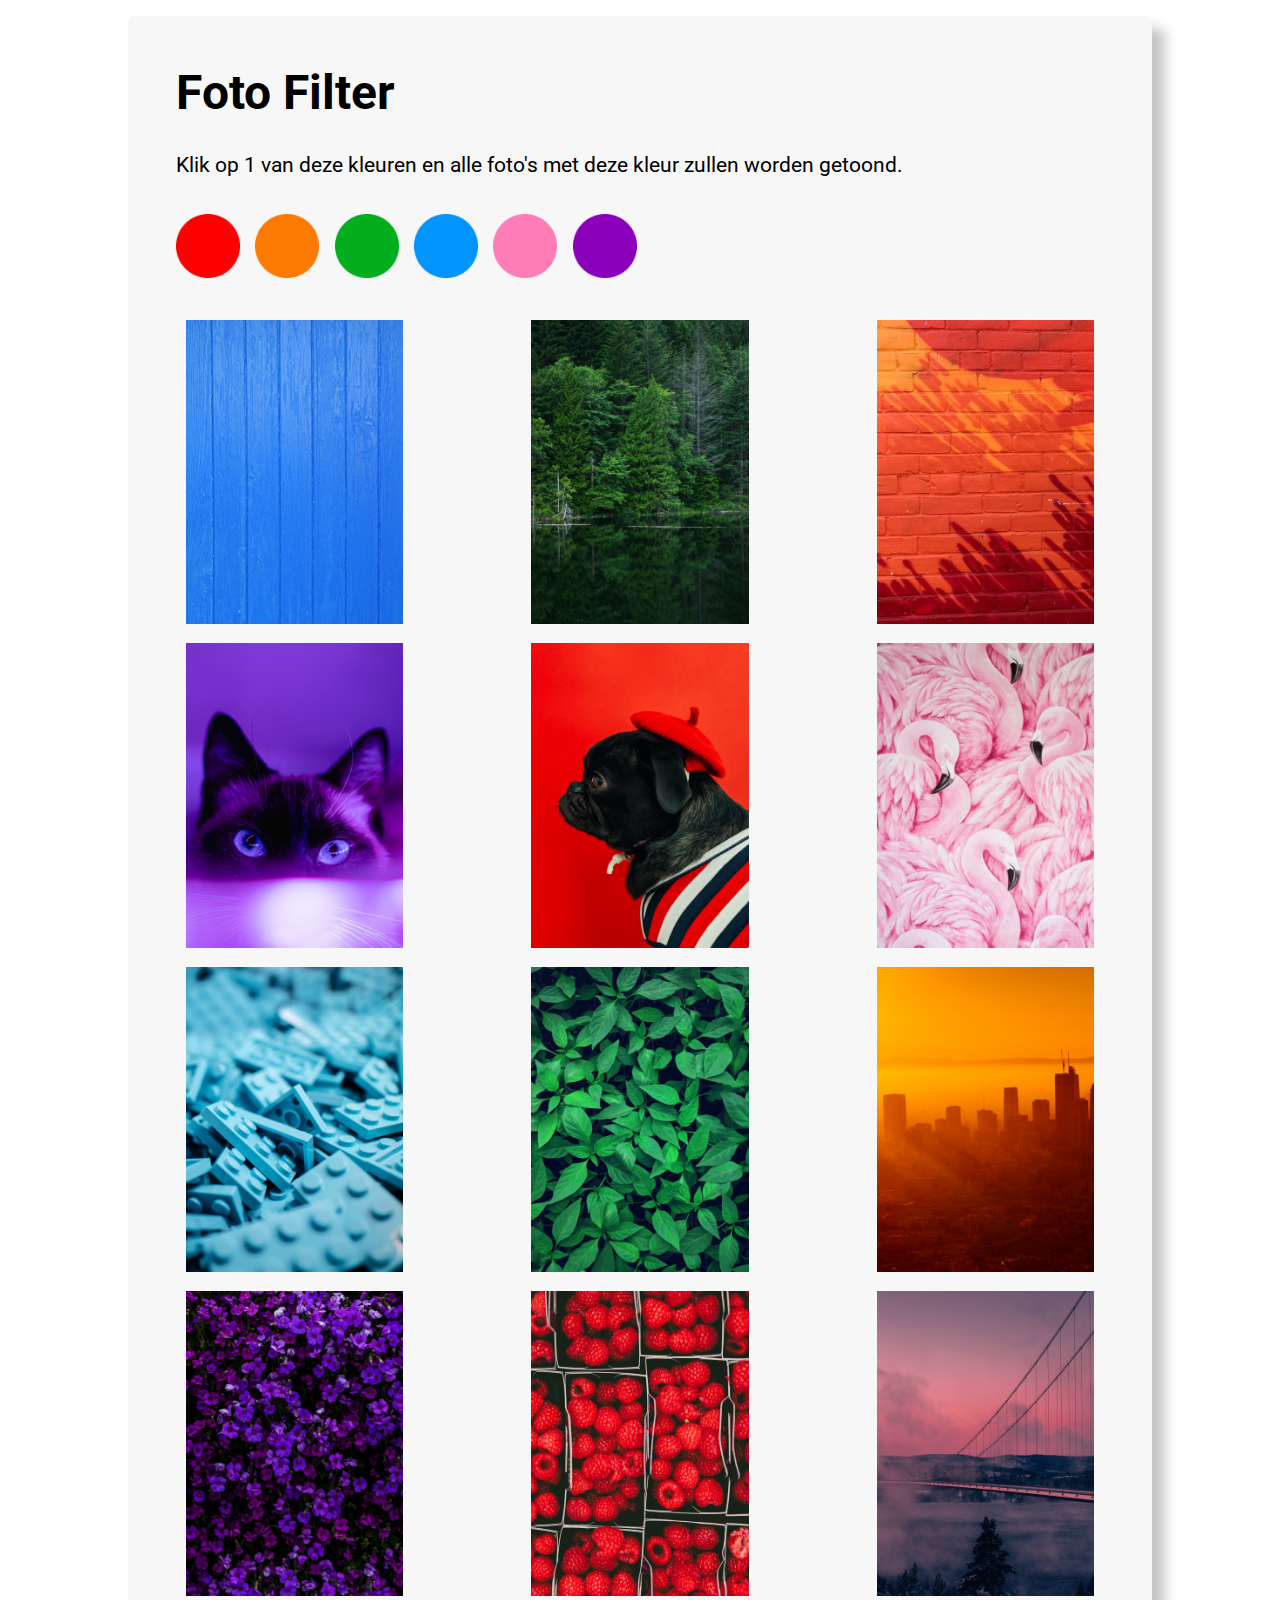
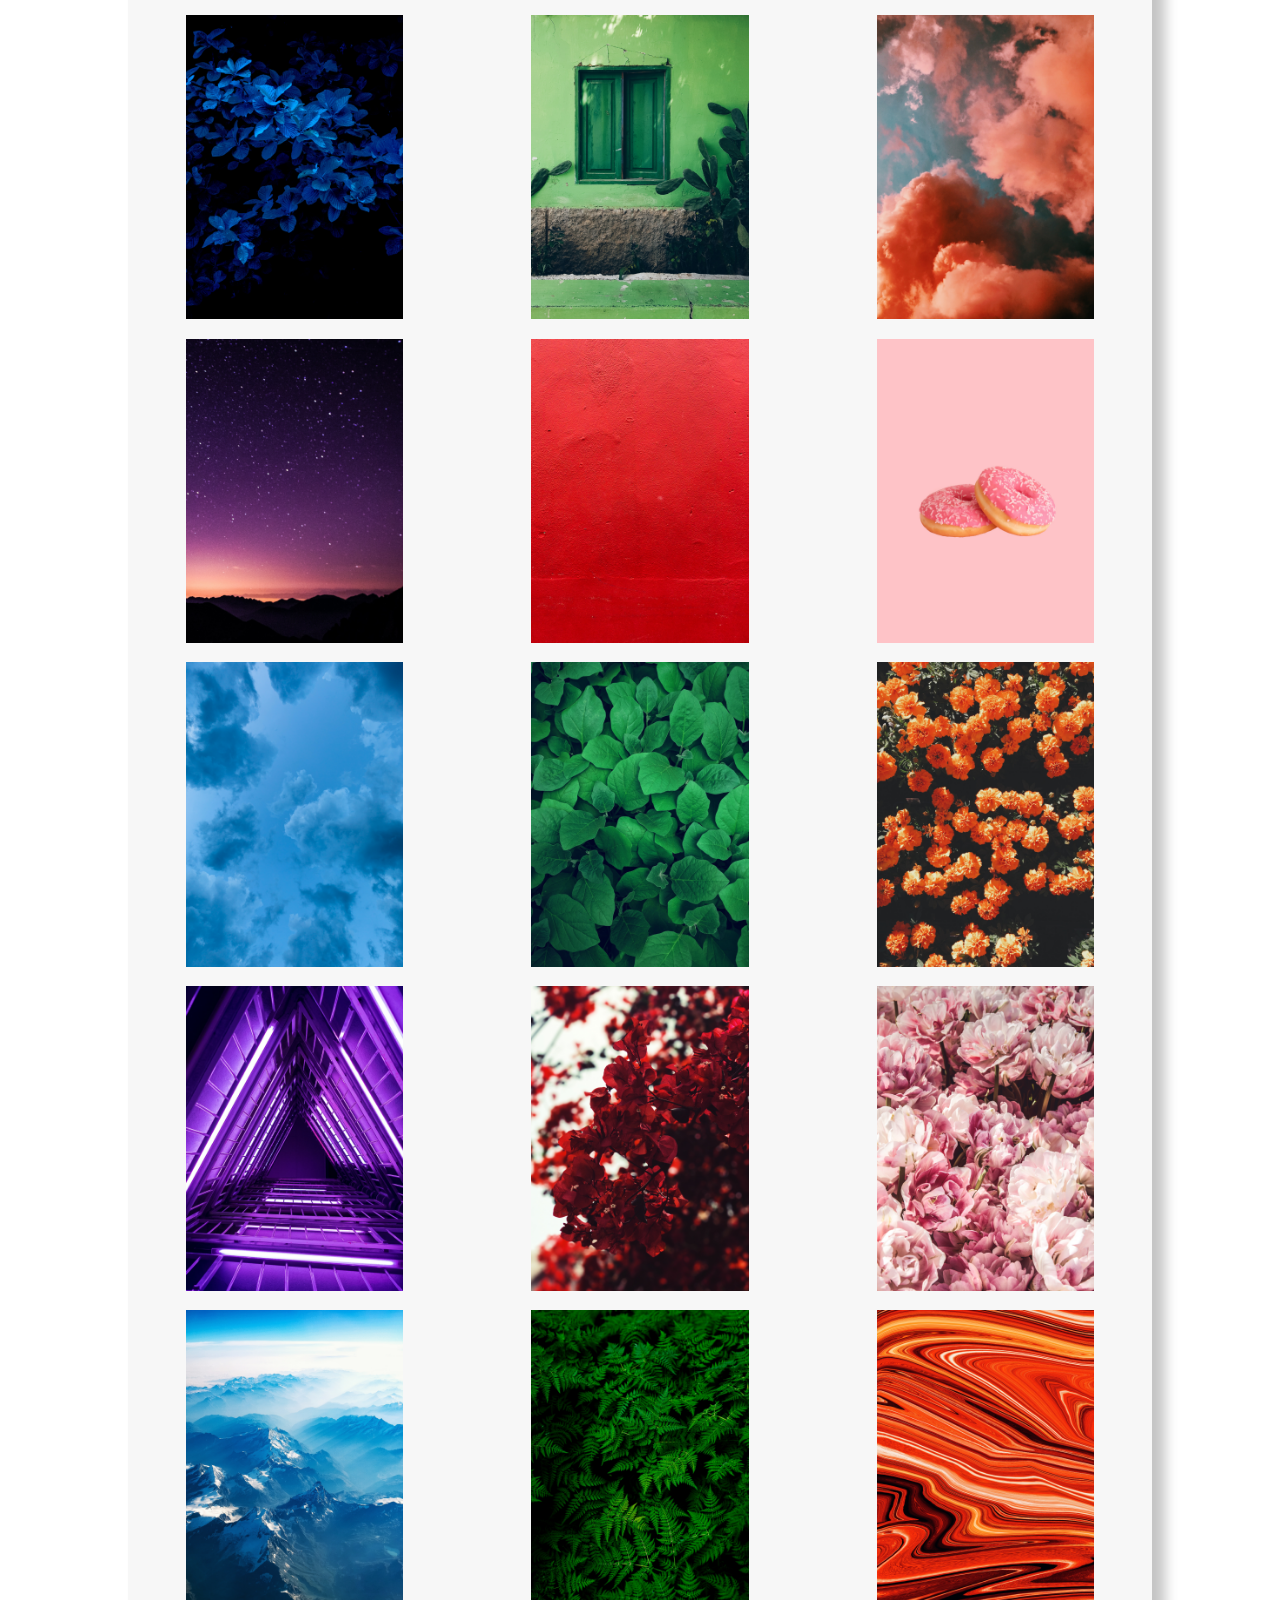
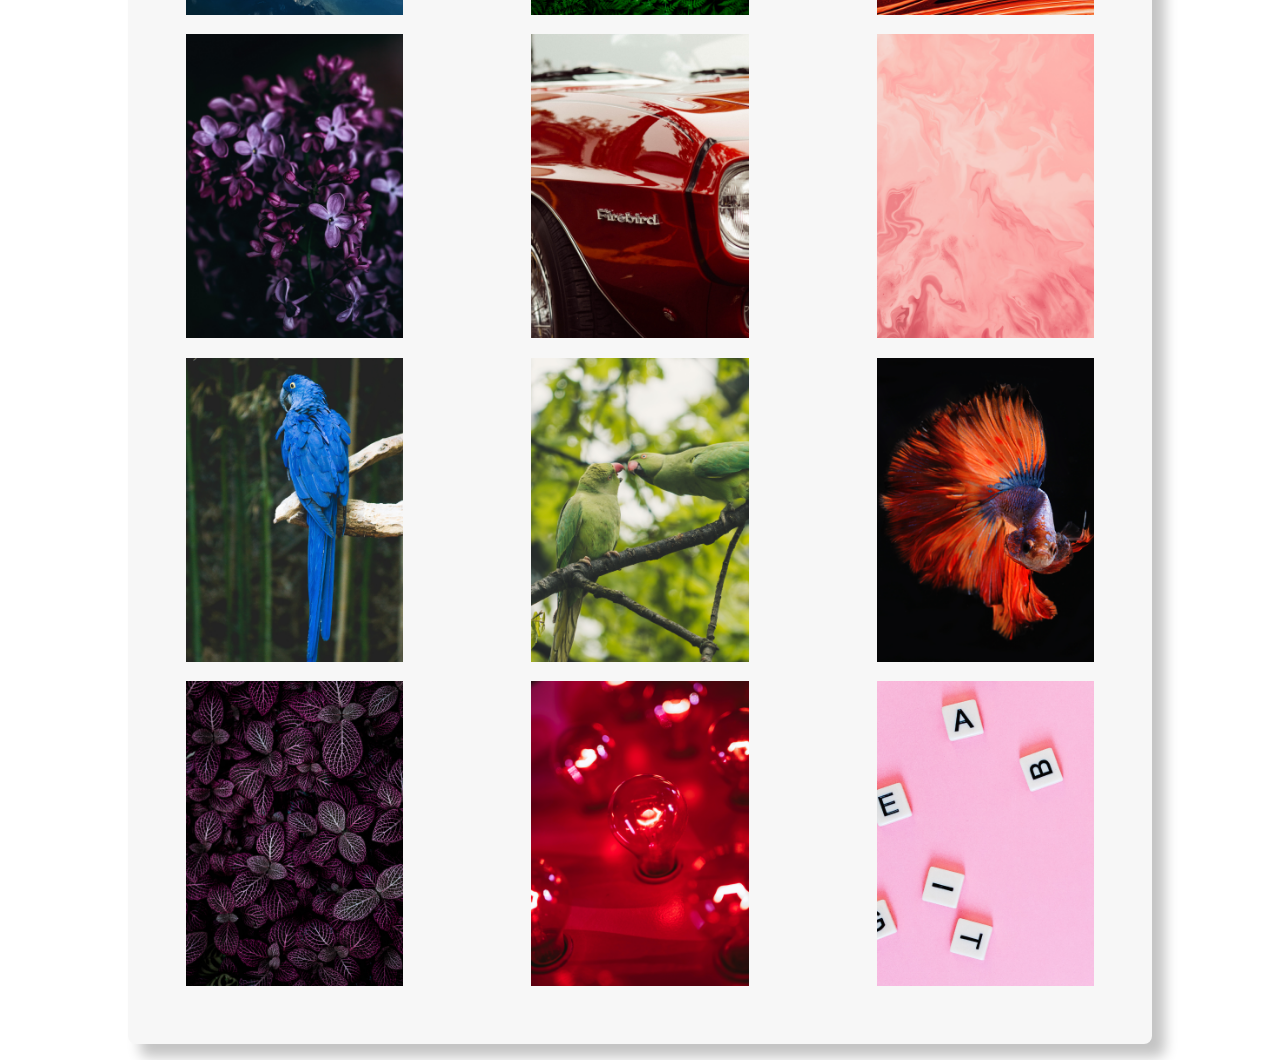
==== opdracht1/index.html @ a0b8b0b6 "opdracht 1, versie 1" ====
<html lang="nl">

<head>
    <meta charset="utf-8">
    <meta name="viewport" content="width=device-width, initial-scale=1">
    <title>Frontend voor Designers - Opdracht 1</title>
    <link rel="stylesheet" href="css/styles.css">
    <link href="https://fonts.googleapis.com/css2?family=Roboto:wght@300;900&display=swap" rel="stylesheet">
</head>

<body>
    <main>
        <h1>Foto Filter</h1>
        <p>Klik op 1 van deze kleuren en alle foto's met deze kleur zullen worden getoond.</p>

        <section>
            <a href="#"><img src="img/img_knoppen/knop_rood.png" alt=""></a>
            <a href="#"> <img src="img/img_knoppen/knop_oranje.png" alt=""></a>
            <a href="#"> <img src="img/img_knoppen/knop_groen.png" alt=""></a>
            <a href="#"> <img src="img/img_knoppen/knop_blauw.png" alt=""></a>
            <a href="#"> <img src="img/img_knoppen/knop_roze.png" alt=""></a>
            <a href="#"> <img src="img/img_knoppen/knop_paars.png" alt=""></a>
        </section>


        <section>
            <img src="img/img_blauw/blauw_1.png" alt="" class="blauw">
            <img src="img/img_groen/groen_1.png" alt="" class="groen">
            <img src="img/img_oranje/oranje_1.png" alt="" class="oranje">
            <img src="img/img_paars/paars_1.png" alt="" class="paars">
            <img src="img/img_rood/rood_1.png" alt="" class="rood">
            <img src="img/img_roze/roze_1.png" alt="" class="roze">

            <img src="img/img_blauw/blauw_2.png" alt="" class="blauw">
            <img src="img/img_groen/groen_2.png" alt="" class="groen">
            <img src="img/img_oranje/oranje_2.png" alt="" class="oranje">
            <img src="img/img_paars/paars_2.png" alt="" class="paars">
            <img src="img/img_rood/rood_2.png" alt="" class="rood">
            <img src="img/img_roze/roze_2.png" alt="" class="roze">

            <img src="img/img_blauw/blauw_3.png" alt="" class="blauw">
            <img src="img/img_groen/groen_3.png" alt="" class="groen">
            <img src="img/img_oranje/oranje_3.png" alt="" class="oranje">
            <img src="img/img_paars/paars_3.png" alt="" class="paars">
            <img src="img/img_rood/rood_3.png" alt="" class="rood">
            <img src="img/img_roze/roze_3.png" alt="" class="roze">

            <img src="img/img_blauw/blauw_4.png" alt="" class="blauw">
            <img src="img/img_groen/groen_4.png" alt="" class="groen">
            <img src="img/img_oranje/oranje_4.png" alt="" class="oranje">
            <img src="img/img_paars/paars_4.png" alt="" class="paars">
            <img src="img/img_rood/rood_4.png" alt="" class="rood">
            <img src="img/img_roze/roze_4.png" alt="" class="roze">

            <img src="img/img_blauw/blauw_5.png" alt="" class="blauw">
            <img src="img/img_groen/groen_5.png" alt="" class="groen">
            <img src="img/img_oranje/oranje_5.png" alt="" class="oranje">
            <img src="img/img_paars/paars_5.png" alt="" class="paars">
            <img src="img/img_rood/rood_5.png" alt="" class="rood">
            <img src="img/img_roze/roze_5.png" alt="" class="roze">

            <img src="img/img_blauw/blauw_6.png" alt="" class="blauw">
            <img src="img/img_groen/groen_6.png" alt="" class="groen">
            <img src="img/img_oranje/oranje_6.png" alt="" class="oranje">
            <img src="img/img_paars/paars_6.png" alt="" class="paars">
            <img src="img/img_rood/rood_6.png" alt="" class="rood">
            <img src="img/img_roze/roze_6.png" alt="" class="roze">
        </section>

    </main>

    <script src="js/script.js" type="text/javascript"></script>
</body>

</html>
---- opdracht1/css/styles.css ----
* {
    box-sizing: border-box;
}

html {
    background: #ffffff;
}

body {
    max-width: 80vw;
    margin: 1em auto;
    padding: 1em;
    background: #f7f7f7;
    border-radius: 0.5em;
    padding: 3em;
    box-shadow: 0.8em 0.8em 0.8em #c4c4c4;
}

h1 {
    font-family: 'Roboto', sans-serif;
    font-size: 3em;
}

p {
    font-family: 'Roboto', sans-serif;
    font-size: 1.3em;
}

section:nth-of-type(1) {
    padding-top: 1em;
    max-width: 36vw;
    display: flex;
    flex-direction: row;
    justify-content: space-between;
}

section:nth-of-type(1) img {
    max-width: 5vw;
}

section:nth-of-type(2) {
    display: flex;
    flex-wrap: wrap;
    justify-content: space-between;
    padding-top: 2em;
}

section:nth-of-type(2) img {
    max-width: 17vw;
    margin: 0.6em;
}
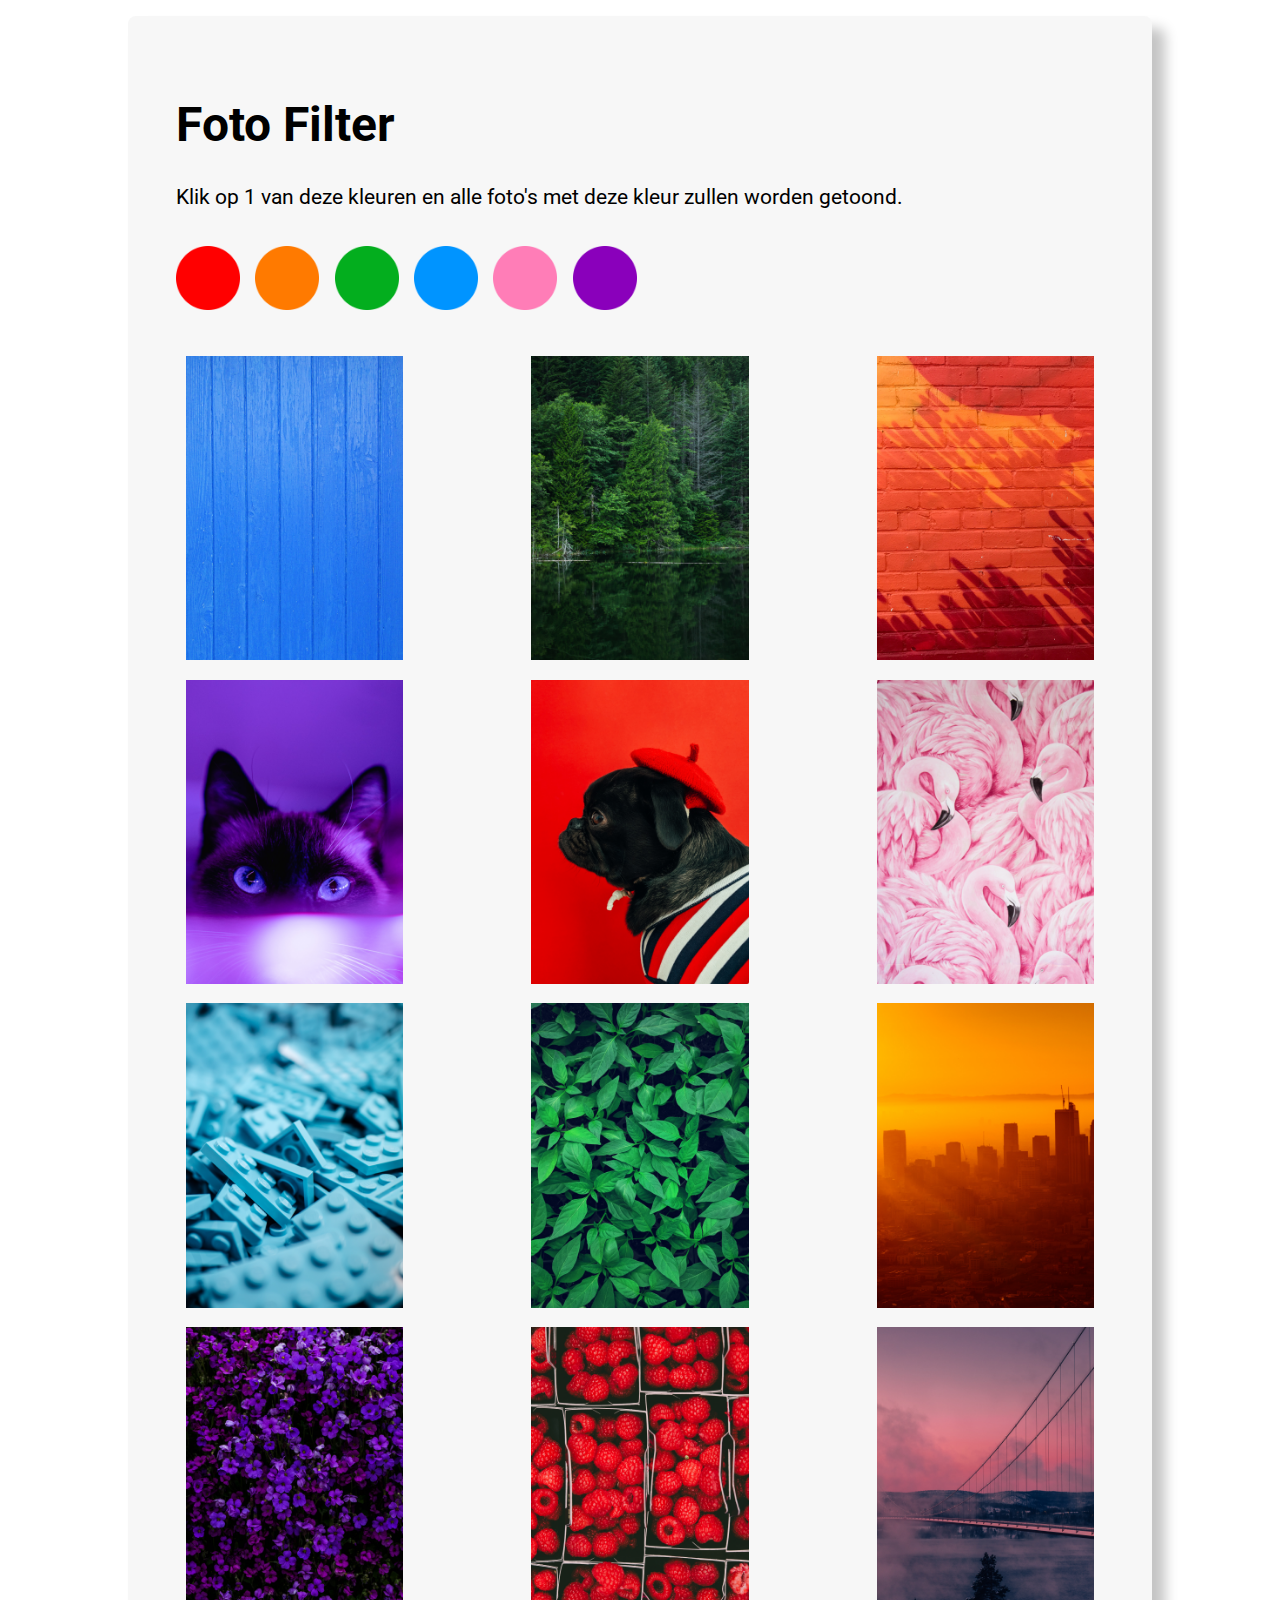
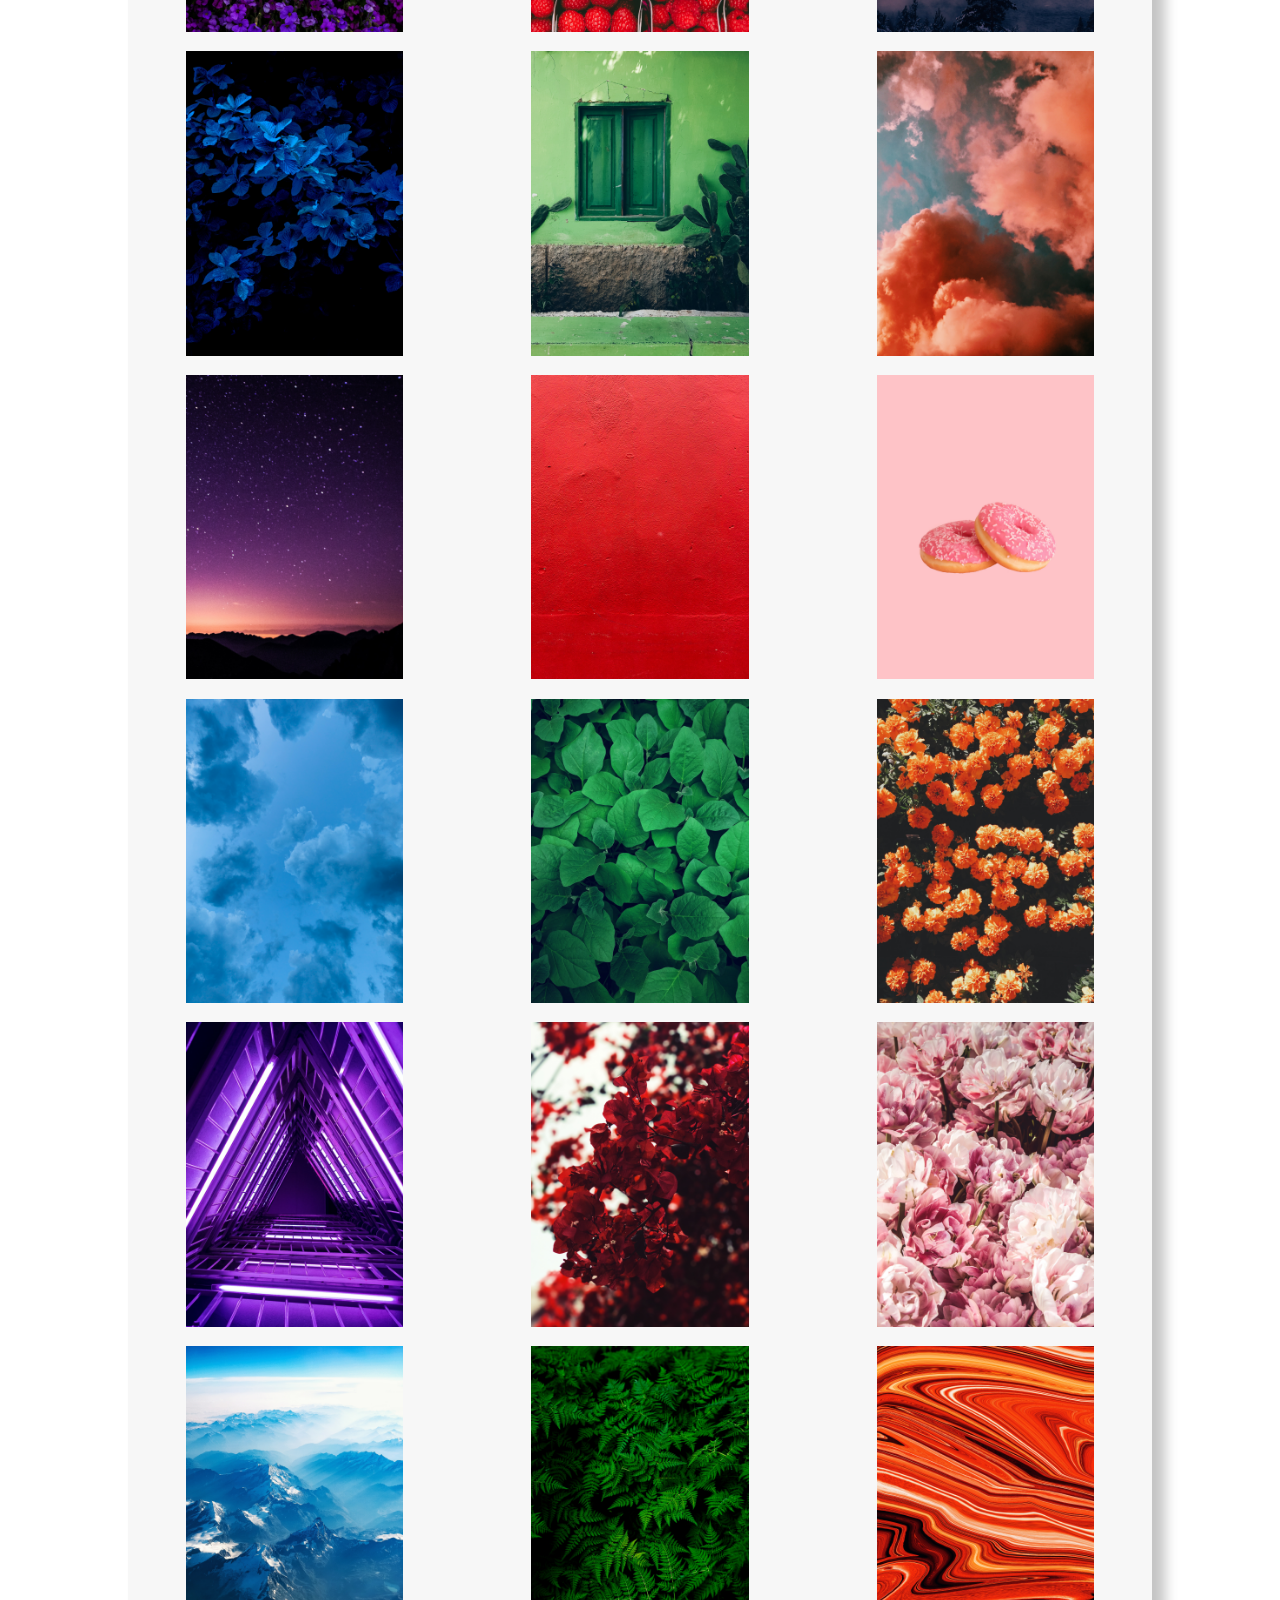
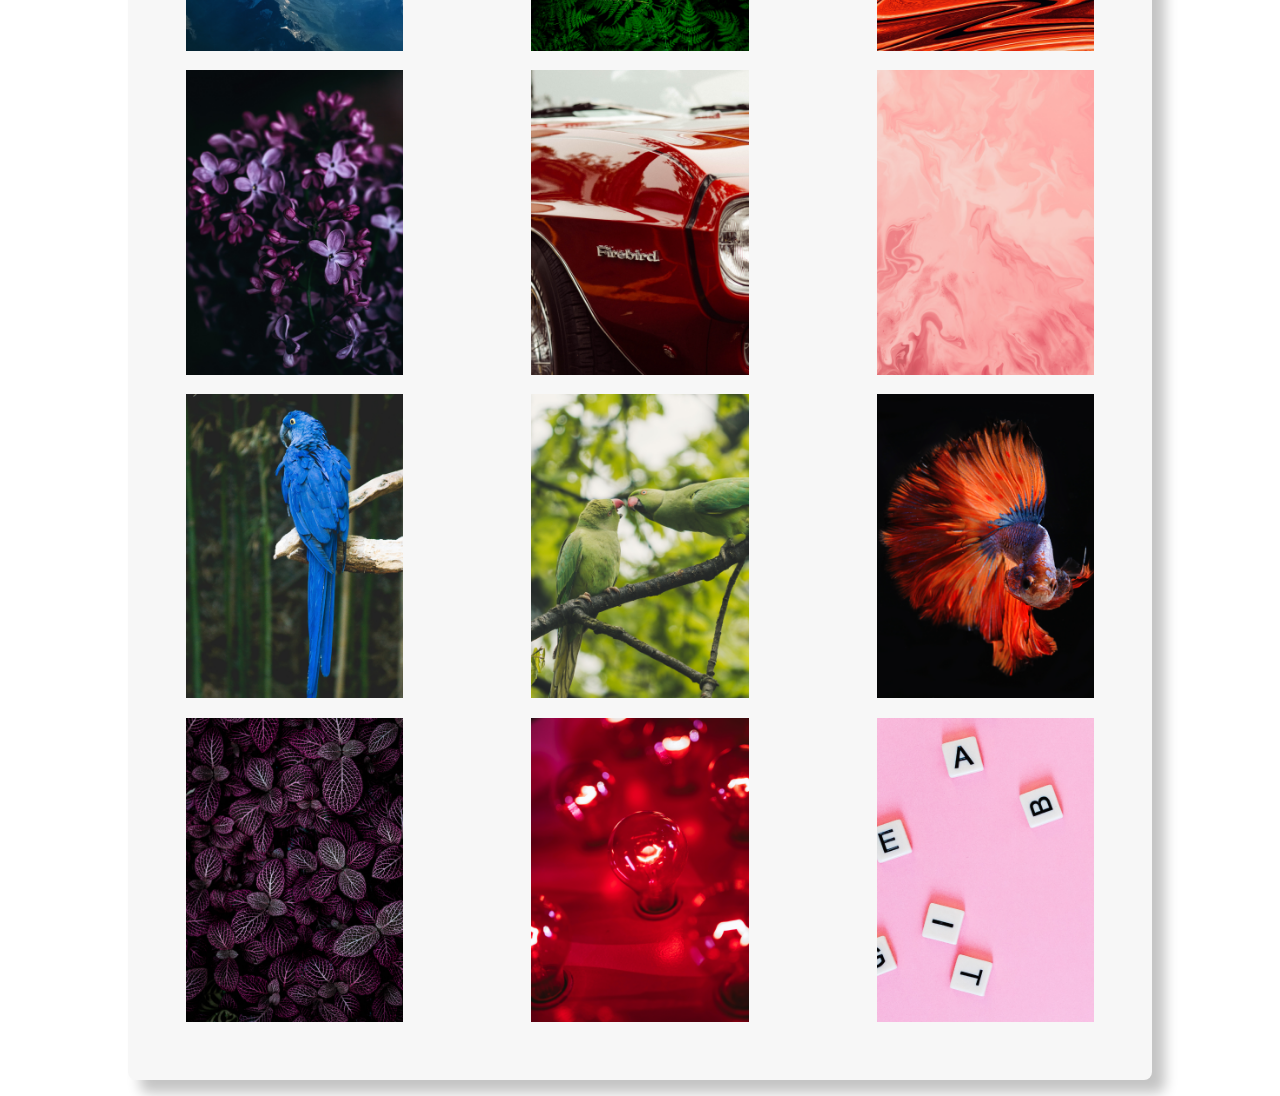
==== commit 49ec6ab6: "opdracht 1, versie 1.1" ====
--- a/opdracht1/index.html
+++ b/opdracht1/index.html
@@ -1,3 +1,4 @@
+<!DOCTYPE html>
 <html lang="nl">
 
 <head>
@@ -14,12 +15,12 @@
         <p>Klik op 1 van deze kleuren en alle foto's met deze kleur zullen worden getoond.</p>
 
         <section>
-            <a href="#"><img src="img/img_knoppen/knop_rood.png" alt=""></a>
-            <a href="#"> <img src="img/img_knoppen/knop_oranje.png" alt=""></a>
-            <a href="#"> <img src="img/img_knoppen/knop_groen.png" alt=""></a>
-            <a href="#"> <img src="img/img_knoppen/knop_blauw.png" alt=""></a>
-            <a href="#"> <img src="img/img_knoppen/knop_roze.png" alt=""></a>
-            <a href="#"> <img src="img/img_knoppen/knop_paars.png" alt=""></a>
+            <a href="#"><img src="img/img_knoppen/knop_rood.png" alt="" id="roodknop"></a>
+            <a href="#"> <img src="img/img_knoppen/knop_oranje.png" alt="" id="oranjeknop"></a>
+            <a href="#"> <img src="img/img_knoppen/knop_groen.png" alt="" id="groenknop"></a>
+            <a href="#"> <img src="img/img_knoppen/knop_blauw.png" alt="" id="blauwknop"></a>
+            <a href="#"> <img src="img/img_knoppen/knop_roze.png" alt="" id="rozeknop"></a>
+            <a href="#"> <img src="img/img_knoppen/knop_paars.png" alt="" id="paarsknop"></a>
         </section>
 
 
--- a/opdracht1/css/styles.css
+++ b/opdracht1/css/styles.css
@@ -49,3 +49,8 @@
     max-width: 17vw;
     margin: 0.6em;
 }
+
+
+.verstoppen {
+    display: none;
+}
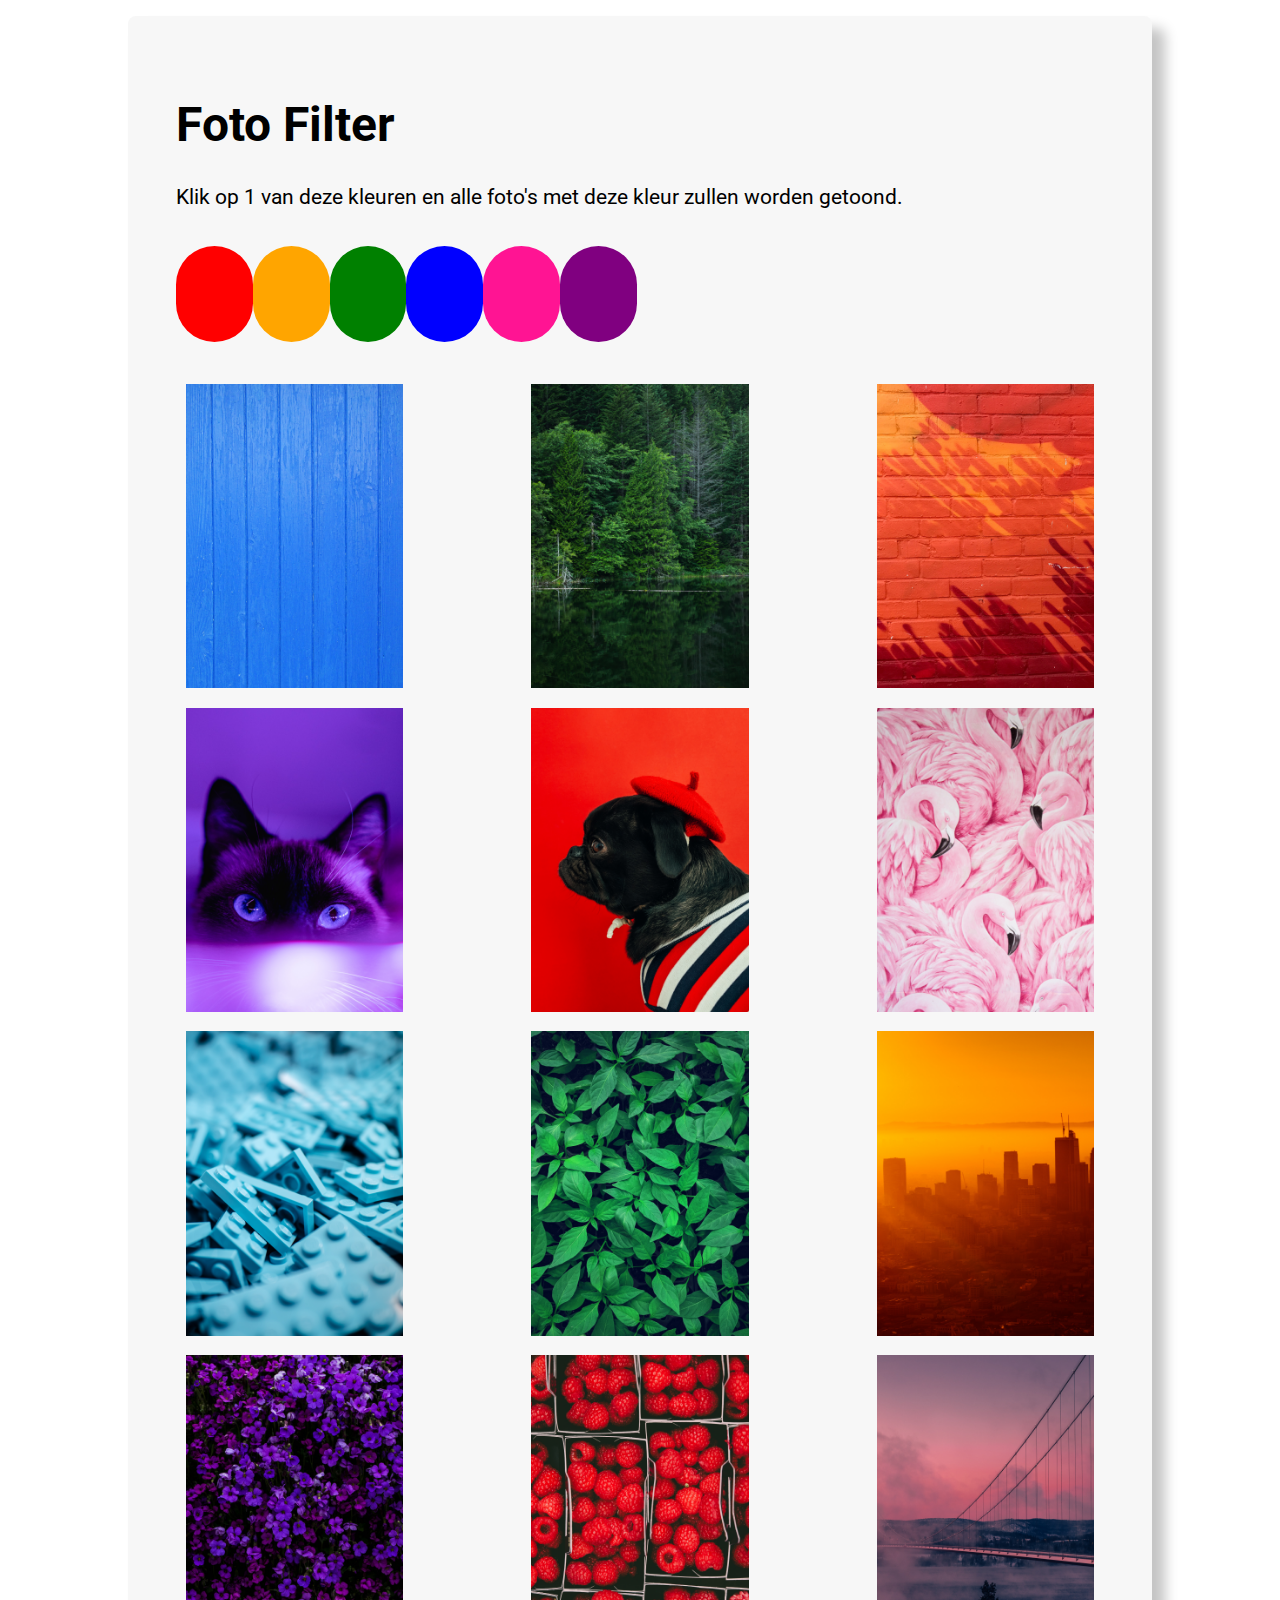
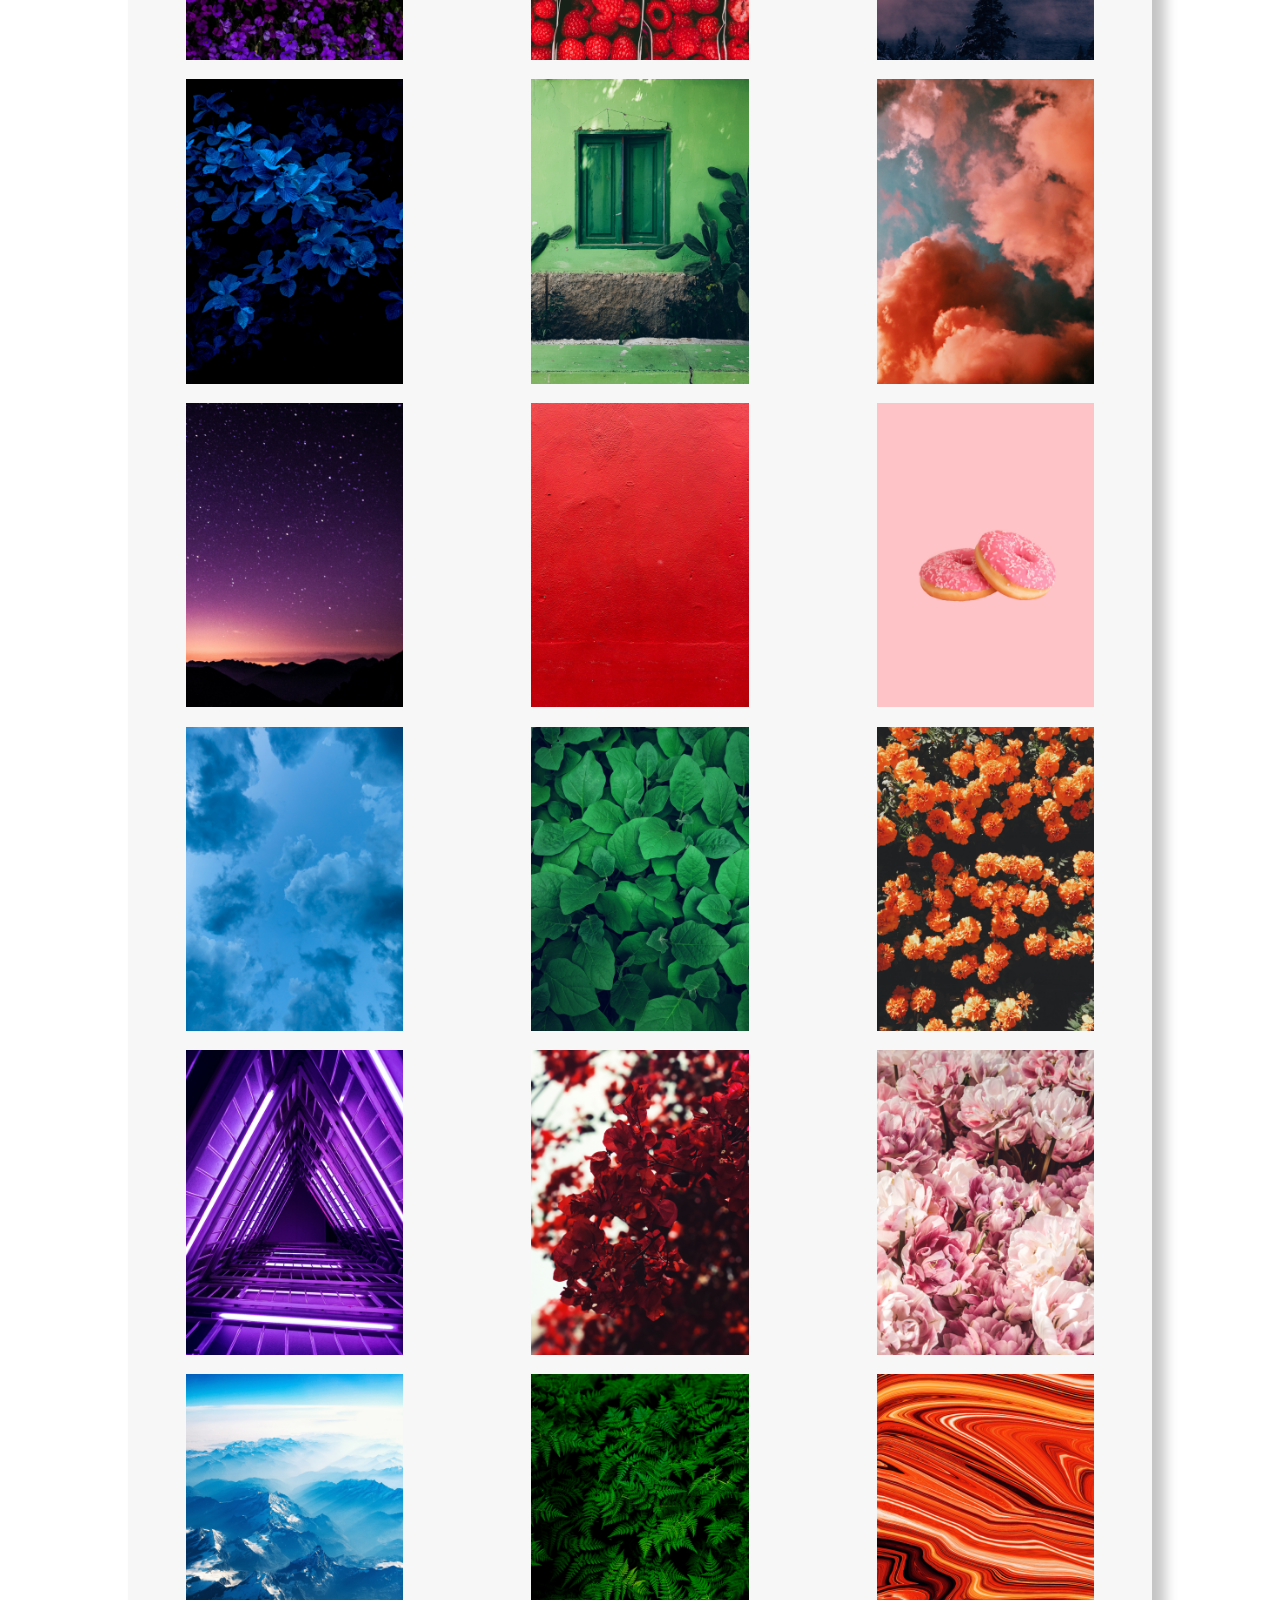
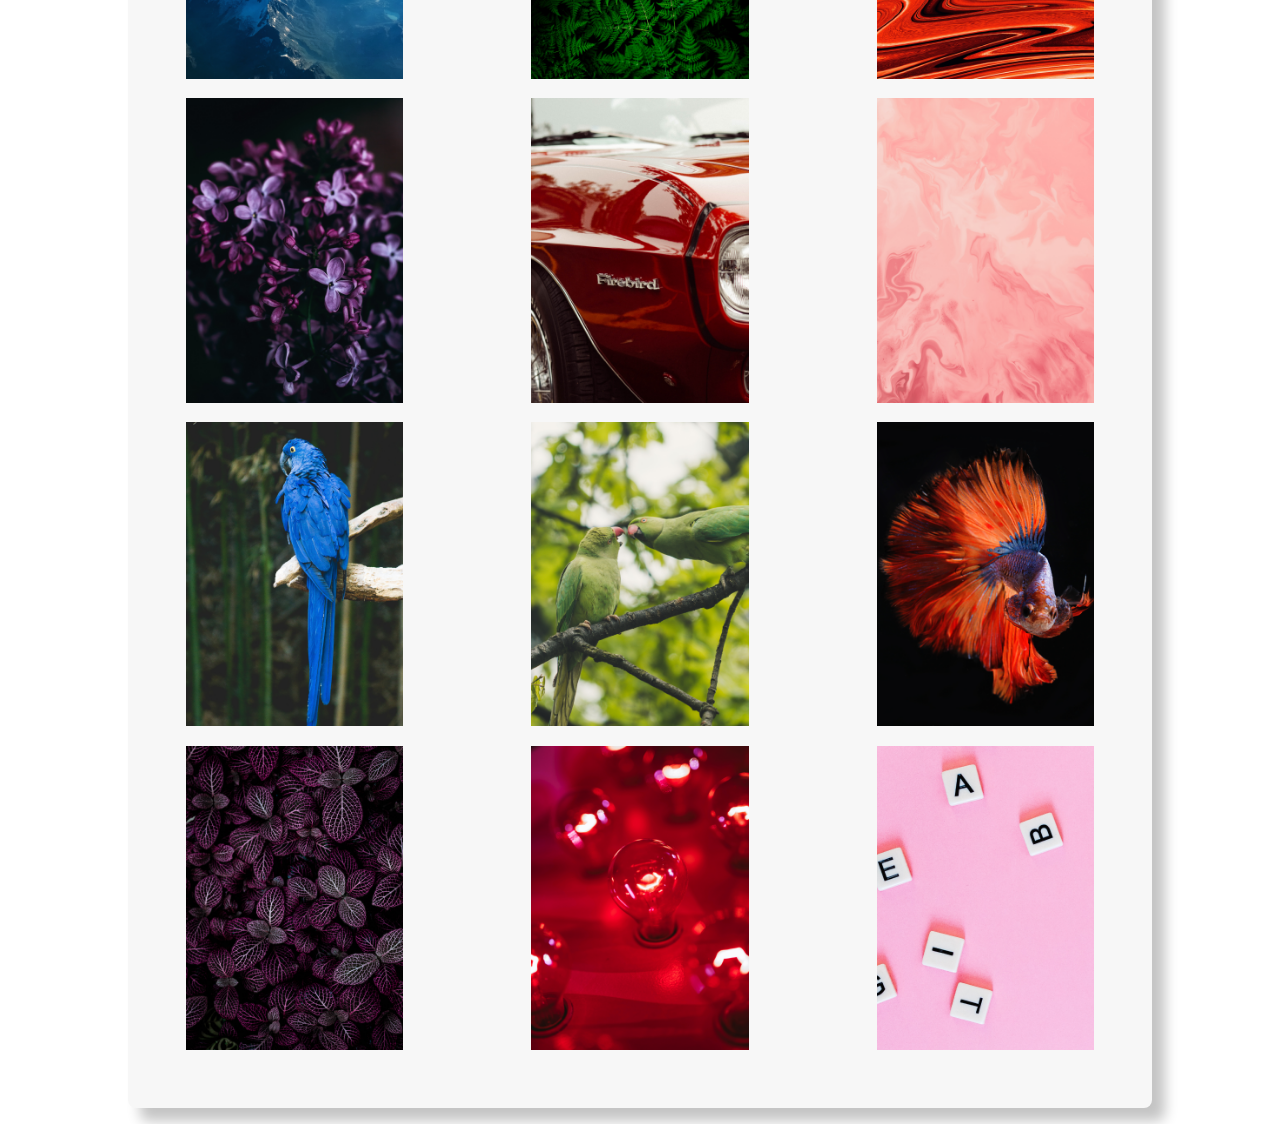
==== commit 5ae7e2b6: "opdracht 1, versie 1.2" ====
--- a/opdracht1/index.html
+++ b/opdracht1/index.html
@@ -15,57 +15,57 @@
         <p>Klik op 1 van deze kleuren en alle foto's met deze kleur zullen worden getoond.</p>
 
         <section>
-            <a href="#"><img src="img/img_knoppen/knop_rood.png" alt="" id="roodknop"></a>
-            <a href="#"> <img src="img/img_knoppen/knop_oranje.png" alt="" id="oranjeknop"></a>
-            <a href="#"> <img src="img/img_knoppen/knop_groen.png" alt="" id="groenknop"></a>
-            <a href="#"> <img src="img/img_knoppen/knop_blauw.png" alt="" id="blauwknop"></a>
-            <a href="#"> <img src="img/img_knoppen/knop_roze.png" alt="" id="rozeknop"></a>
-            <a href="#"> <img src="img/img_knoppen/knop_paars.png" alt="" id="paarsknop"></a>
+            <button type="button" id="knoprood"></button>
+            <button type="button" id="knoporanje"></button>
+            <button type="button" id="knopgroen"></button>
+            <button type="button" id="knopblauw"></button>
+            <button type="button" id="knoproze"></button>
+            <button type="button" id="knoppaars"></button>
         </section>
 
 
         <section>
-            <img src="img/img_blauw/blauw_1.png" alt="" class="blauw">
-            <img src="img/img_groen/groen_1.png" alt="" class="groen">
-            <img src="img/img_oranje/oranje_1.png" alt="" class="oranje">
-            <img src="img/img_paars/paars_1.png" alt="" class="paars">
-            <img src="img/img_rood/rood_1.png" alt="" class="rood">
-            <img src="img/img_roze/roze_1.png" alt="" class="roze">
+            <img src="img/img_blauw/blauw_1.png" alt="" class="blauw1">
+            <img src="img/img_groen/groen_1.png" alt="" class="groen1">
+            <img src="img/img_oranje/oranje_1.png" alt="" class="oranje1">
+            <img src="img/img_paars/paars_1.png" alt="" class="paars1">
+            <img src="img/img_rood/rood_1.png" alt="" class="rood1">
+            <img src="img/img_roze/roze_1.png" alt="" class="roze1">
 
-            <img src="img/img_blauw/blauw_2.png" alt="" class="blauw">
-            <img src="img/img_groen/groen_2.png" alt="" class="groen">
-            <img src="img/img_oranje/oranje_2.png" alt="" class="oranje">
-            <img src="img/img_paars/paars_2.png" alt="" class="paars">
-            <img src="img/img_rood/rood_2.png" alt="" class="rood">
-            <img src="img/img_roze/roze_2.png" alt="" class="roze">
+            <img src="img/img_blauw/blauw_2.png" alt="" class="blauw2">
+            <img src="img/img_groen/groen_2.png" alt="" class="groen2">
+            <img src="img/img_oranje/oranje_2.png" alt="" class="oranje2">
+            <img src="img/img_paars/paars_2.png" alt="" class="paars2">
+            <img src="img/img_rood/rood_2.png" alt="" class="rood2">
+            <img src="img/img_roze/roze_2.png" alt="" class="roze2">
 
-            <img src="img/img_blauw/blauw_3.png" alt="" class="blauw">
-            <img src="img/img_groen/groen_3.png" alt="" class="groen">
-            <img src="img/img_oranje/oranje_3.png" alt="" class="oranje">
-            <img src="img/img_paars/paars_3.png" alt="" class="paars">
-            <img src="img/img_rood/rood_3.png" alt="" class="rood">
-            <img src="img/img_roze/roze_3.png" alt="" class="roze">
+            <img src="img/img_blauw/blauw_3.png" alt="" class="blauw3">
+            <img src="img/img_groen/groen_3.png" alt="" class="groen3">
+            <img src="img/img_oranje/oranje_3.png" alt="" class="oranje3">
+            <img src="img/img_paars/paars_3.png" alt="" class="paars3">
+            <img src="img/img_rood/rood_3.png" alt="" class="rood3">
+            <img src="img/img_roze/roze_3.png" alt="" class="roze3">
 
-            <img src="img/img_blauw/blauw_4.png" alt="" class="blauw">
-            <img src="img/img_groen/groen_4.png" alt="" class="groen">
-            <img src="img/img_oranje/oranje_4.png" alt="" class="oranje">
-            <img src="img/img_paars/paars_4.png" alt="" class="paars">
-            <img src="img/img_rood/rood_4.png" alt="" class="rood">
-            <img src="img/img_roze/roze_4.png" alt="" class="roze">
+            <img src="img/img_blauw/blauw_4.png" alt="" class="blauw4">
+            <img src="img/img_groen/groen_4.png" alt="" class="groen4">
+            <img src="img/img_oranje/oranje_4.png" alt="" class="oranje4">
+            <img src="img/img_paars/paars_4.png" alt="" class="paars4">
+            <img src="img/img_rood/rood_4.png" alt="" class="rood4">
+            <img src="img/img_roze/roze_4.png" alt="" class="roze4">
 
-            <img src="img/img_blauw/blauw_5.png" alt="" class="blauw">
-            <img src="img/img_groen/groen_5.png" alt="" class="groen">
-            <img src="img/img_oranje/oranje_5.png" alt="" class="oranje">
-            <img src="img/img_paars/paars_5.png" alt="" class="paars">
-            <img src="img/img_rood/rood_5.png" alt="" class="rood">
-            <img src="img/img_roze/roze_5.png" alt="" class="roze">
+            <img src="img/img_blauw/blauw_5.png" alt="" class="blauw5">
+            <img src="img/img_groen/groen_5.png" alt="" class="groen5">
+            <img src="img/img_oranje/oranje_5.png" alt="" class="oranje5">
+            <img src="img/img_paars/paars_5.png" alt="" class="paars5">
+            <img src="img/img_rood/rood_5.png" alt="" class="rood5">
+            <img src="img/img_roze/roze_5.png" alt="" class="roze5">
 
-            <img src="img/img_blauw/blauw_6.png" alt="" class="blauw">
-            <img src="img/img_groen/groen_6.png" alt="" class="groen">
-            <img src="img/img_oranje/oranje_6.png" alt="" class="oranje">
-            <img src="img/img_paars/paars_6.png" alt="" class="paars">
-            <img src="img/img_rood/rood_6.png" alt="" class="rood">
-            <img src="img/img_roze/roze_6.png" alt="" class="roze">
+            <img src="img/img_blauw/blauw_6.png" alt="" class="blauw6">
+            <img src="img/img_groen/groen_6.png" alt="" class="groen6">
+            <img src="img/img_oranje/oranje_6.png" alt="" class="oranje6">
+            <img src="img/img_paars/paars_6.png" alt="" class="paars6">
+            <img src="img/img_rood/rood_6.png" alt="" class="rood6">
+            <img src="img/img_roze/roze_6.png" alt="" class="roze6">
         </section>
 
     </main>
--- a/opdracht1/css/styles.css
+++ b/opdracht1/css/styles.css
@@ -50,6 +50,45 @@
     margin: 0.6em;
 }
 
+#knoprood,
+#knoporanje,
+#knopgroen,
+#knopblauw,
+#knoproze,
+#knoppaars {
+    border: none;
+    color: white;
+    width: 6em;
+    height: 6em;
+    text-decoration: none;
+    display: inline-block;
+    font-size: 16px;
+    border-radius: 50px;
+}
+
+#knoprood {
+    background-color: red;
+}
+
+#knoporanje {
+    background-color: orange;
+}
+
+#knopgroen {
+    background-color: green;
+}
+
+#knopblauw {
+    background-color: blue;
+}
+
+#knoproze {
+    background-color: deeppink;
+}
+
+#knoppaars {
+    background-color: purple;
+}
 
 .verstoppen {
     display: none;
